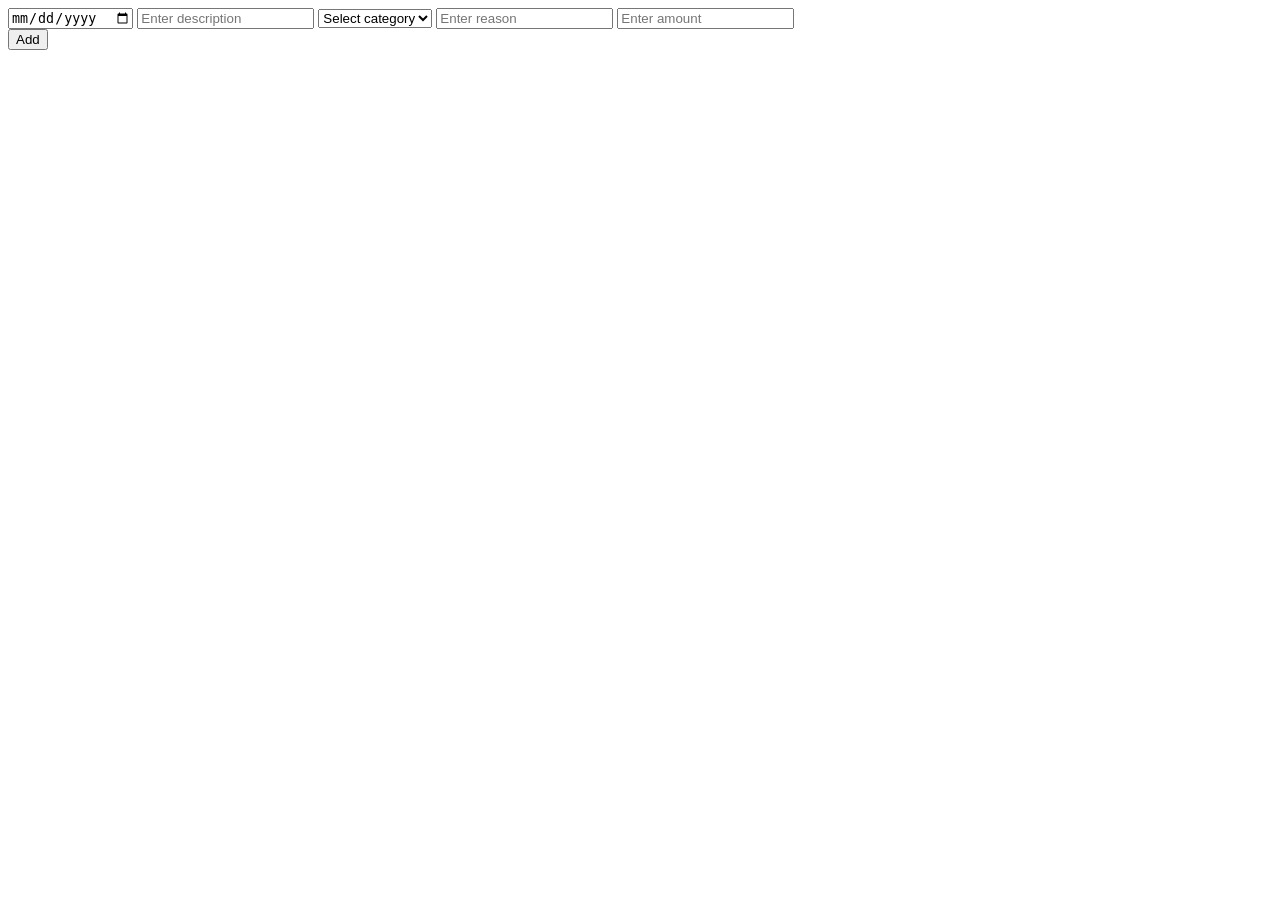
==== add.html @ 1dc9edd1 "add changes" ====
<!DOCTYPE html>
<html lang="en">
<head>
    <meta charset="UTF-8">
    <meta name="viewport" content="width=device-width, initial-scale=1.0">
    <title>Document</title>
    <link rel="stylesheet" href="add.css">
</head>
<body>
    <div class="inputs">

<input type="date" id="input-date">

<input type="text" id="input-description" placeholder="Enter description">

<select id="input-category">
    <option value="">Select category</option>
    <option value="Food">Food</option>
    <option value="Transport">Transport</option>
    <option value="Housing">Housing</option>
    <option value="Health">Health</option>
    <option value="Entertainment">Entertainment</option>
    <option value="Utilities">Utilities</option>
    <option value="Education">Education</option>
    <option value="Other">Other</option>
</select>

<input type="text" id="input-reason" placeholder="Enter reason">

<input type="number" id="input-amount" placeholder="Enter amount">

</div>
<button class="btn3">Add</button>
    
















    <script src="add.js"></script>
</body>
</html>
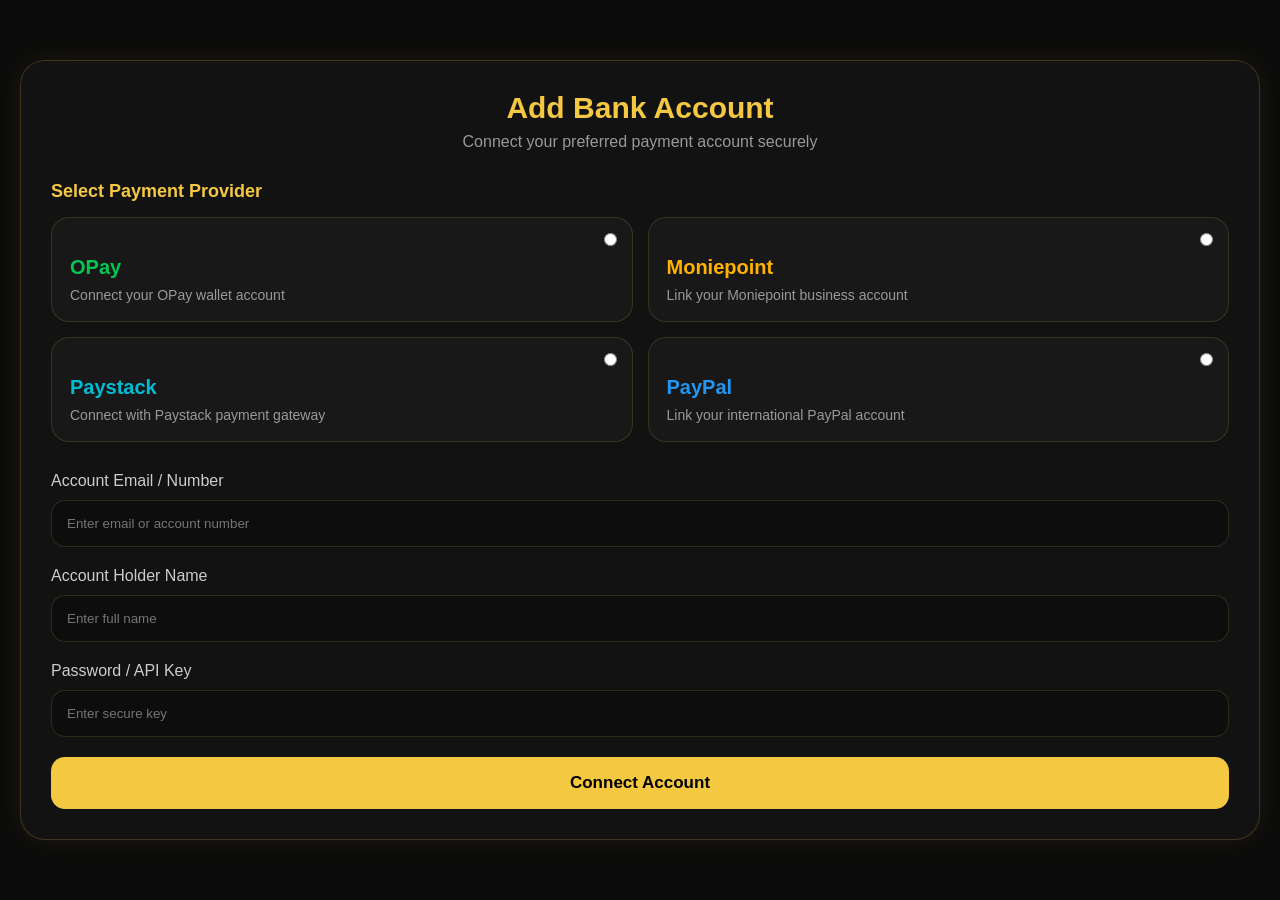
==== commit b94b1739: "added changes" ====
--- a/add.html
+++ b/add.html
@@ -1,39 +1,125 @@
+
+
 <!DOCTYPE html>
 <html lang="en">
 <head>
-    <meta charset="UTF-8">
-    <meta name="viewport" content="width=device-width, initial-scale=1.0">
-    <title>Document</title>
+<meta charset="UTF-8">
+<meta name="viewport" content="width=device-width, initial-scale=1.0">
+<title>Add Bank Account</title>
+ <link class="ben1" rel="icon" type="image/png" sizes="256x256" href="ben1.png">
     <link rel="stylesheet" href="add.css">
+    <link rel="stylesheet" href="responsive.css">
 </head>
 <body>
-    <div class="inputs">
 
-<input type="date" id="input-date">
+<div class="container">
 
-<input type="text" id="input-description" placeholder="Enter description">
+    <h1 class="title">Add Bank Account</h1>
 
-<select id="input-category">
-    <option value="">Select category</option>
-    <option value="Food">Food</option>
-    <option value="Transport">Transport</option>
-    <option value="Housing">Housing</option>
-    <option value="Health">Health</option>
-    <option value="Entertainment">Entertainment</option>
-    <option value="Utilities">Utilities</option>
-    <option value="Education">Education</option>
-    <option value="Other">Other</option>
-</select>
+    <p class="sub-title">
+        Connect your preferred payment account securely
+    </p>
 
-<input type="text" id="input-reason" placeholder="Enter reason">
+    <!-- OPTIONS -->
 
-<input type="number" id="input-amount" placeholder="Enter amount">
+    <h2 class="option-title">Select Payment Provider</h2>
+
+    <div class="payment-options">
+
+        <!-- OPAY -->
+
+        <label class="option-card">
+
+            <input type="radio" name="bank">
+
+            <h3 class="opay">OPay</h3>
+
+            <p>
+                Connect your OPay wallet account
+            </p>
+
+        </label>
+
+        <!-- MONIEPOINT -->
+
+        <label class="option-card">
+
+            <input type="radio" name="bank">
+
+            <h3 class="moniepoint">Moniepoint</h3>
+
+            <p>
+                Link your Moniepoint business account
+            </p>
+
+        </label>
+
+        <!-- PAYSTACK -->
+
+        <label class="option-card">
+
+            <input type="radio" name="bank">
+
+            <h3 class="paystack">Paystack</h3>
+
+            <p>
+                Connect with Paystack payment gateway
+            </p>
+
+        </label>
+
+        <!-- PAYPAL -->
+
+        <label class="option-card">
+
+            <input type="radio" name="bank">
+
+            <h3 class="paypal">PayPal</h3>
+
+            <p>
+                Link your international PayPal account
+            </p>
+
+        </label>
+
+    </div>
+
+    <!-- FORM -->
+
+    <div class="input-box">
+        <label>Account Email / Number</label>
+
+        <input 
+        type="text" 
+        placeholder="Enter email or account number">
+    </div>
+
+    <div class="input-box">
+        <label>Account Holder Name</label>
+
+        <input 
+        type="text" 
+        placeholder="Enter full name">
+    </div>
+
+    <div class="input-box">
+        <label>Password / API Key</label>
+
+        <input 
+        type="password" 
+        placeholder="Enter secure key">
+    </div>
+
+    <!-- BUTTON -->
+
+    <button class="connect-btn">
+        Connect Account
+    </button>
 
 </div>
-<button class="btn3">Add</button>
-    
 
-
+</body>
+</html>
 
 
 
--- a/add.css
+++ b/add.css
@@ -0,0 +1,156 @@
+*{
+    margin:0;
+    padding:0;
+    box-sizing:border-box;
+    font-family:Arial, Helvetica, sans-serif;
+}
+
+body{
+    background:#0b0b0b;
+    min-height:100vh;
+    display:flex;
+    justify-content:center;
+    align-items:center;
+    padding:20px;
+    color:white;
+}
+
+.container{
+    width:100%;
+    max-width:500px;
+    background:#121212;
+    border:1px solid rgba(245,200,66,0.2);
+    border-radius:25px;
+    padding:30px;
+    box-shadow:0 0 30px rgba(245,200,66,0.08);
+}
+
+.title{
+    text-align:center;
+    font-size:30px;
+    color:#f5c842;
+    margin-bottom:8px;
+}
+
+.sub-title{
+    text-align:center;
+    color:#999;
+    margin-bottom:30px;
+}
+
+.option-title{
+    margin-bottom:15px;
+    color:#f5c842;
+    font-size:18px;
+}
+
+.payment-options{
+    display:grid;
+    grid-template-columns:1fr 1fr;
+    gap:15px;
+    margin-bottom:30px;
+}
+
+.option-card{
+    background:#181818;
+    border:1px solid rgba(245,200,66,0.15);
+    border-radius:18px;
+    padding:18px;
+    cursor:pointer;
+    transition:0.3s;
+    position:relative;
+}
+
+.option-card:hover{
+    border:1px solid #f5c842;
+    transform:translateY(-4px);
+}
+
+.option-card input{
+    position:absolute;
+    top:15px;
+    right:15px;
+    accent-color:#f5c842;
+}
+
+.option-card h3{
+    margin-top:20px;
+    font-size:20px;
+}
+
+.option-card p{
+    margin-top:8px;
+    color:#999;
+    font-size:14px;
+}
+
+.input-box{
+    margin-bottom:20px;
+}
+
+.input-box label{
+    display:block;
+    margin-bottom:10px;
+    color:#ccc;
+}
+
+.input-box input{
+    width:100%;
+    padding:15px;
+    border:none;
+    outline:none;
+    border-radius:14px;
+    background:#0d0d0d;
+    color:white;
+    border:1px solid rgba(245,200,66,0.15);
+    transition:0.3s;
+}
+
+.input-box input:focus{
+    border:1px solid #f5c842;
+}
+
+/* BUTTON */
+
+.connect-btn{
+    width:100%;
+    padding:16px;
+    border:none;
+    border-radius:14px;
+    background:#f5c842;
+    color:black;
+    font-size:17px;
+    font-weight:bold;
+    cursor:pointer;
+    transition:0.3s;
+}
+
+.connect-btn:hover{
+    transform:scale(1.02);
+}
+
+.opay{
+    color:#00c853;
+}
+
+.moniepoint{
+    color:#ffb300;
+}
+
+.paystack{
+    color:#00bcd4;
+}
+
+.paypal{
+    color:#2196f3;
+}
+
+/* responsiveeeeeeeeeeeeeeeeeeeeeeeeeeeeeeeeeeeeeeeeeeeeee */
+
+@media(max-width:600px){
+
+    .payment-options{
+        grid-template-columns:1fr;
+    }
+
+}
--- a/responsive.css
+++ b/responsive.css
@@ -0,0 +1,181 @@
+body {
+  min-width: 0;
+}
+
+img,
+svg,
+video {
+  max-width: 100%;
+  height: auto;
+}
+
+input,
+select,
+textarea,
+button {
+  min-width: 0;
+}
+
+/* Common page containers */
+.container,
+.parent,
+.landing,
+.footer-container,
+.payment-options,
+.whole,
+.dash,
+.dash2 {
+  max-width: 100%;
+}
+
+@media screen and (max-width: 1100px) {
+  .nav-bar,
+  #nav,
+  .nav-bars,
+  .nav-bars1,
+  .payment-options,
+  .inputs,
+  .last,
+  #reason {
+    display: flex;
+    flex-wrap: wrap;
+    gap: 0.9rem;
+    justify-content: center;
+  }
+
+  .nav-btn,
+  .nav-btn1,
+  .btn2,
+  .btn3,
+  .btn4,
+  .sign-in,
+  .connect-btn,
+  #add-to,
+  .per-info-btn,
+  .option-card {
+    width: 100%;
+    max-width: 100%;
+  }
+
+  .log-inp,
+  .log-inp1,
+  .log-inp2,
+  .s-input,
+  .search,
+  .searched,
+  .searched1,
+  .searched2,
+  .searched3,
+  #input-category,
+  .input-box input,
+  select {
+    width: 100%;
+  }
+
+  .personal-info {
+    width: 100%;
+    grid-template-columns: 1fr;
+  }
+
+  #ben {
+    width: 100%;
+  }
+}
+
+@media screen and (max-width: 900px) {
+  .landing {
+    display: grid;
+    grid-template-columns: 1fr;
+    gap: 1.5rem;
+    padding: 1rem;
+  }
+
+  #container {
+    display: block;
+  }
+
+  .left-sidebar,
+  .footer-section,
+  .option-card,
+  .parent,
+  .container {
+    padding-left: 1rem;
+    padding-right: 1rem;
+  }
+
+  .footer-container {
+    grid-template-columns: 1fr;
+    gap: 1.5rem;
+  }
+
+  .dash,
+  .dash2,
+  #dash {
+    grid-template-columns: 1fr;
+    width: 100%;
+  }
+}
+
+@media screen and (max-width: 700px) {
+  body {
+    font-size: 14px;
+  }
+
+  .container,
+  .parent,
+  .landing,
+  .footer-container,
+  .payment-options,
+  .whole {
+    padding-left: 0.9rem;
+    padding-right: 0.9rem;
+  }
+
+  .nav-bar,
+  #nav,
+  .nav-bars,
+  .nav-bars1,
+  .payment-options,
+  .inputs,
+  .last,
+  #reason {
+    gap: 0.75rem;
+  }
+
+  .frg-psw {
+    margin-left: 0;
+  }
+
+  .intro,
+  .intro-to,
+  .intro-expense,
+  .footer-section h2,
+  .option-card h3 {
+    line-height: 1.35;
+  }
+}
+
+@media screen and (max-width: 520px) {
+  body {
+    font-size: 13px;
+  }
+
+  .footer-section p,
+  .footer-section li,
+  .two,
+  .onep,
+  .descrip-p,
+  .last,
+  .no-account {
+    font-size: 0.95rem;
+  }
+
+  .nav-bar,
+  #nav,
+  .payment-options,
+  .inputs,
+  .last,
+  #reason {
+    justify-content: center;
+  }
+}
